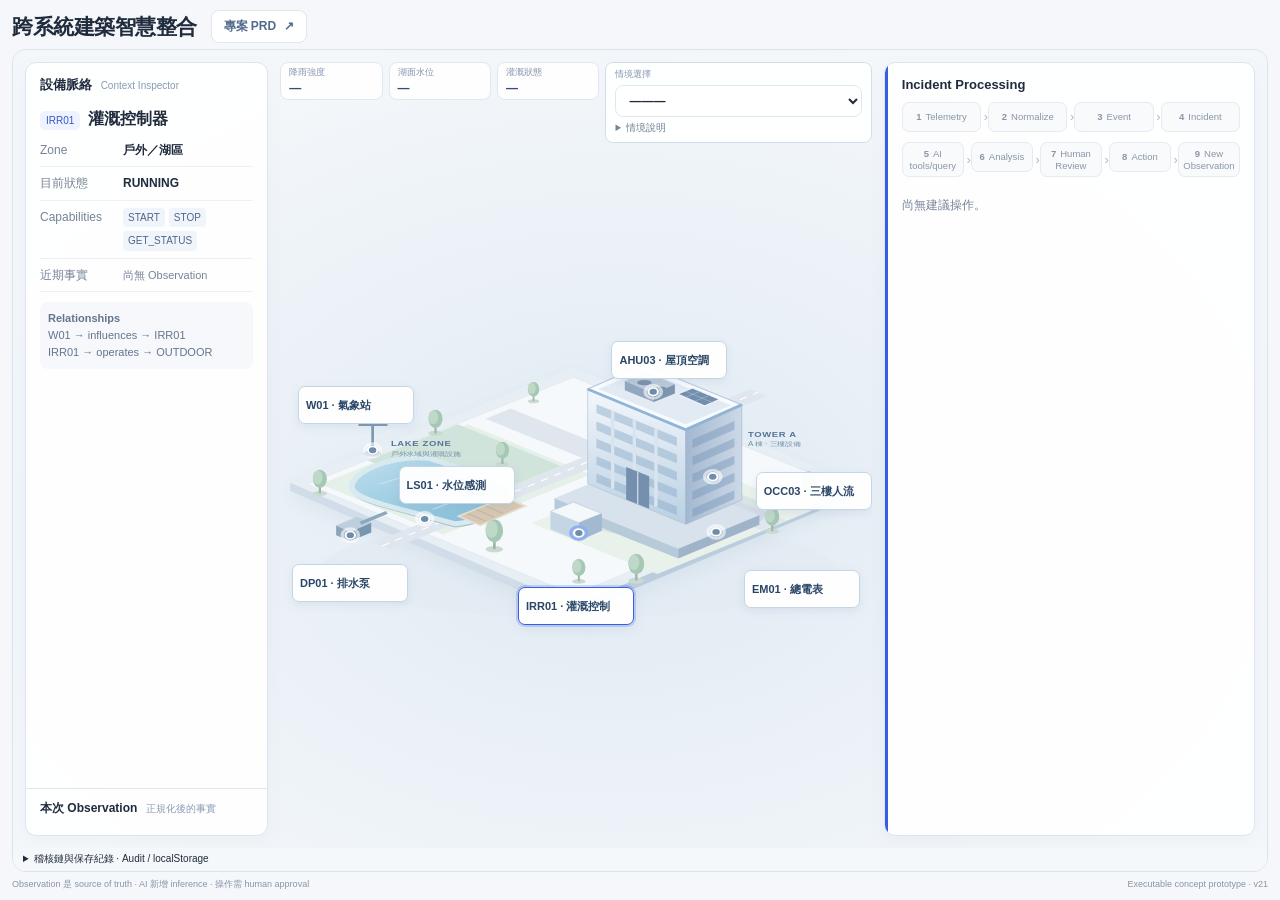
==== index.html @ 9646623b "refactor: 拆成 ES modules，PRD 獨立成檔，準備公開發布 單檔 3014 行（CSS 1479 + JS 1448 + 內嵌 PRD 18.5KB）已難以維護， 拆分為無建置流程" ====
<!doctype html>
<html lang="zh-Hant">
<head>
<meta charset="utf-8">
<meta name="viewport" content="width=device-width,initial-scale=1">
<title>跨系統建築智慧整合</title>
<link rel="stylesheet" href="styles/base.css">
<link rel="stylesheet" href="styles/dashboard.css">
<link rel="stylesheet" href="styles/responsive.css">
</head>
<body><div class="wrap">
<header class="top"><div class="top-title"><div class="kicker">Concept Prototype · 智慧建築跨系統整合</div><h1>跨系統建築智慧整合</h1><a class="secondary prd-link" href="prd.html" target="_blank" rel="noopener" title="新分頁開啟完整專案 PRD">專案 PRD <span aria-hidden="true">↗</span></a><p>以事件理解現場，以建築脈絡支持決策。</p></div><div class="top-actions"><span class="badge badge-notice" id="storageNotice" hidden></span></div></header>
<section class="building-workspace" aria-label="智慧社區場域與上下文工作介面">
<div class="workspace-body" id="digitalTwinSection"><div class="world-readings" aria-label="本次情境觀測數值"><div class="world-reading"><span class="hud-label" id="hudLabel-0"></span><strong id="hudValue-0">—</strong><small id="hudSource-0"></small></div><div class="world-reading"><span class="hud-label" id="hudLabel-1"></span><strong id="hudValue-1">—</strong><small id="hudSource-1"></small></div><div class="world-reading"><span class="hud-label" id="hudLabel-2"></span><strong id="hudValue-2">—</strong><small id="hudSource-2"></small></div><div class="world-scenario" id="scenarioCell"><span class="hud-label">情境選擇</span><select id="scenarioSelect" aria-label="選擇要執行的情境"><option value="">———</option><option value="lake">情境 A · 湖區風險</option><option value="hvac">情境 B · 用電分析</option><option value="rainOnly">反例 C · 僅有強降雨</option><option value="legitHvac">反例 D · 合理的空調高負載</option></select><details class="scenario-details"><summary>情境說明</summary><div class="scenario-brief" id="scenarioBrief"></div></details></div></div>
<aside class="context-left" aria-label="選取設備脈絡"><div class="inspector-panel"><h3>設備脈絡 <span class="sidebar-title">Context Inspector</span></h3><div id="deviceDetail"></div></div><div class="observation-list"><h3>本次 Observation <span class="sidebar-title">正規化後的事實</span></h3><div id="decisionEvidence"></div></div></aside>
<div class="twin-scene" id="twinScene"><div class="scene-top"><div id="contextLiveBanner" class="context-live-banner"></div></div><div class="scene-stage"><div class="scene-canvas" id="sceneCanvas"><svg viewBox="50 45 875 420" preserveAspectRatio="xMidYMid meet" xmlns="http://www.w3.org/2000/svg" aria-labelledby="sceneTitle sceneDesc">
<title id="sceneTitle">智慧社區 2.5D 場域模型</title><desc id="sceneDesc">左側湖區包含氣象站、水位感測、灌溉與排水泵；右側 A 棟包含空調、人流感測及電表。點選設備查看設備脈絡。</desc>
<defs><linearGradient id="water" x2="1" y2="1"><stop stop-color="#bddfee"/><stop offset="1" stop-color="#7eb9d4"/></linearGradient><linearGradient id="front" x2="0" y2="1"><stop stop-color="#f3f7fc"/><stop offset="1" stop-color="#b9d0e3"/></linearGradient><linearGradient id="side" x2="1" y2="0"><stop stop-color="#a3b8d0"/><stop offset="1" stop-color="#ccd9e7"/></linearGradient><filter id="shadow" x="-30%" y="-30%" width="160%" height="180%"><feDropShadow dx="0" dy="12" stdDeviation="16" flood-color="#afc3d4" flood-opacity=".23"/></filter></defs><g transform="scale(1 .8)">
<ellipse cx="490" cy="478" rx="380" ry="90" fill="#dfe8ef" opacity=".38"/>
<g filter="url(#shadow)"><path d="M65 318 484 105 908 322 485 545Z" fill="#e7eef4"/><path d="M65 318v15l420 228v-16Z" fill="#d0dce8"/><path d="M485 545 908 322v16L485 561Z" fill="#bbcddd"/></g>
<path d="M90 321 484 123 880 323 484 525Z" fill="#f6f9fc" stroke="#dce5ed"/>
<path d="M110 321 328 210 509 303 292 414Z" fill="#e4f0e8"/><path d="M422 393 652 276 836 370 608 487Z" fill="#e9f1eb"/>
<path d="M354 200 391 181 799 388 762 406Z" fill="#e0e6ee"/><path d="M188 429 746 145 770 158 213 442Z" fill="#e0e6ee"/><path d="M201 435 757 151" stroke="white" stroke-width="2" stroke-dasharray="11 11"/>
<path d="M180 277 313 210 465 287 332 355Z" fill="#d1e4db"/>
<path d="M159 335C151 302 213 272 271 279L374 321C423 349 371 393 309 401L213 368C181 358 159 347 159 335Z" fill="#a6c5ca"/>
<path d="M156 326C156 298 214 266 270 273L374 315C423 343 369 387 309 394L213 362C181 351 156 340 156 326Z" fill="url(#water)" stroke="#d8eaf0" stroke-width="9"/>
<path d="M197 321 257 297M232 349 325 302M276 367 362 327" stroke="#d8edf5" stroke-width="2" opacity=".65"/>
<path d="M314 380 383 345 413 361 346 397Z" fill="#d5c7b3" stroke="#e8dfd2" stroke-width="3"/><path d="M327 375 354 389M341 368 367 382M354 361 380 375" stroke="#b7a58b"/>
<ellipse cx="629" cy="373" rx="140" ry="49" fill="#8fa8bf" opacity=".18"/><path d="M456 347 575 286 759 378 639 440Z" fill="#d7e2ed"/><path d="M456 347 639 440v18L456 366Z" fill="#b7cada"/><path d="M639 440 759 378v18L639 458Z" fill="#9fb4c9"/>
<path d="M505 145 650 220v175L505 320Z" fill="url(#front)" stroke="#adbed2"/><path d="M650 220 733 174v176L650 395Z" fill="url(#side)" stroke="#a1b5ca"/>
<path d="M505 145 588 100 733 174 650 220Z" fill="#f7faff" stroke="#b8c9db" stroke-width="2"/><path d="M521 145 588 110 717 175 650 210Z" fill="#e2eaf4"/>
<path d="M518 173 637 234v16L518 189Z" fill="#8dabc7" opacity=".48"/><path d="M660 238 722 204v16L660 254Z" fill="#7596b9" opacity=".45"/><path d="M518 205 637 266v16L518 221Z" fill="#8dabc7" opacity=".48"/><path d="M660 270 722 236v16L660 286Z" fill="#7596b9" opacity=".45"/><path d="M518 237 637 298v16L518 253Z" fill="#8dabc7" opacity=".48"/><path d="M660 302 722 268v16L660 318Z" fill="#7596b9" opacity=".45"/><path d="M518 269 637 330v16L518 285Z" fill="#8dabc7" opacity=".48"/><path d="M660 334 722 300v16L660 350Z" fill="#7596b9" opacity=".45"/><path d="M518 301 637 362v16L518 317Z" fill="#8dabc7" opacity=".48"/><path d="M660 366 722 332v16L660 382Z" fill="#7596b9" opacity=".45"/><path d="M542 185.3v144" stroke="#dae4ef" stroke-width="5"/><path d="M574 201.7v144" stroke="#dae4ef" stroke-width="5"/><path d="M606 218.1v144" stroke="#dae4ef" stroke-width="5"/><path d="M505 145 650 220 733 174" fill="none" stroke="#90b4d4" stroke-width="5"/><path d="M562 289 596 306v60l-34-17Z" fill="#758fae"/><path d="M579 298v60" stroke="#c9d6e6" stroke-width="2"/>
<path d="M560 130 591 114 634 136 603 153Z" fill="#bacad9"/><path d="M560 130v17l43 22v-16Z" fill="#92a8be"/><path d="M603 153 634 136v17l-31 16Z" fill="#7d96b0"/>
<ellipse cx="589" cy="133" rx="11" ry="5" fill="#7b92ac"/><ellipse cx="613" cy="144" rx="8" ry="4" fill="#7b92ac"/>
<path d="M638 154 660 143 700 164 678 176Z" fill="#718ead" stroke="#f2f6fb" stroke-width="2"/><path d="M650 149 690 170M650 160 672 149M664 167 686 156" stroke="#a9bed3"/>
<path d="M450 371 484 354 526 375 492 392Z" fill="#f5f8fb" stroke="#b5c8d8"/><path d="M450 371v33l42 22v-34Z" fill="#c4d5e3"/><path d="M492 392 526 375v32l-34 19Z" fill="#a3b9cf"/>
<path d="M133 397 164 381 185 392 154 409Z" fill="#bdcedd"/><path d="M133 397v18l21 11v-17Z" fill="#8da5bb"/><path d="M154 409 185 392v18l-31 16Z" fill="#7796af"/><path d="M169 393 208 373" stroke="#8ca9bc" stroke-width="6"/>
<path d="M187 260v-57M166 211h43M188 202l-13-8" stroke="#7f99b1" stroke-width="4"/><ellipse cx="187" cy="264" rx="13" ry="6" fill="#aabfce"/><path d="M177 199 196 190 206 195 187 204Z" fill="#becedd"/>
<text x="214" y="251" class="zone-text">LAKE ZONE</text><text x="214" y="268" class="zone-sub">戶外水域與灌溉設施</text>
<text x="742" y="233" class="zone-text">TOWER A</text><text x="742" y="250" class="zone-sub">A 棟 · 三樓設備</text>
<g transform="translate(109 330) scale(0.8)"><ellipse cy="10" rx="13" ry="6" fill="#c9dbd0"/><path d="M0 10v-25" stroke="#a4b4aa" stroke-width="4"/><ellipse cy="-24" rx="13" ry="21" fill="#a4c8b4"/><ellipse cx="-4" cy="-27" rx="9" ry="16" fill="#bed9c8"/></g><g transform="translate(280 219) scale(0.8)"><ellipse cy="10" rx="13" ry="6" fill="#c9dbd0"/><path d="M0 10v-25" stroke="#a4b4aa" stroke-width="4"/><ellipse cy="-24" rx="13" ry="21" fill="#a4c8b4"/><ellipse cx="-4" cy="-27" rx="9" ry="16" fill="#bed9c8"/></g><g transform="translate(379 276) scale(0.75)"><ellipse cy="10" rx="13" ry="6" fill="#c9dbd0"/><path d="M0 10v-25" stroke="#a4b4aa" stroke-width="4"/><ellipse cy="-24" rx="13" ry="21" fill="#a4c8b4"/><ellipse cx="-4" cy="-27" rx="9" ry="16" fill="#bed9c8"/></g><g transform="translate(367 431) scale(1)"><ellipse cy="10" rx="13" ry="6" fill="#c9dbd0"/><path d="M0 10v-25" stroke="#a4b4aa" stroke-width="4"/><ellipse cy="-24" rx="13" ry="21" fill="#a4c8b4"/><ellipse cx="-4" cy="-27" rx="9" ry="16" fill="#bed9c8"/></g><g transform="translate(577 490) scale(0.9)"><ellipse cy="10" rx="13" ry="6" fill="#c9dbd0"/><path d="M0 10v-25" stroke="#a4b4aa" stroke-width="4"/><ellipse cy="-24" rx="13" ry="21" fill="#a4c8b4"/><ellipse cx="-4" cy="-27" rx="9" ry="16" fill="#bed9c8"/></g><g transform="translate(832 335) scale(0.85)"><ellipse cy="10" rx="13" ry="6" fill="#c9dbd0"/><path d="M0 10v-25" stroke="#a4b4aa" stroke-width="4"/><ellipse cy="-24" rx="13" ry="21" fill="#a4c8b4"/><ellipse cx="-4" cy="-27" rx="9" ry="16" fill="#bed9c8"/></g><g transform="translate(778 400) scale(0.8)"><ellipse cy="10" rx="13" ry="6" fill="#c9dbd0"/><path d="M0 10v-25" stroke="#a4b4aa" stroke-width="4"/><ellipse cy="-24" rx="13" ry="21" fill="#a4c8b4"/><ellipse cx="-4" cy="-27" rx="9" ry="16" fill="#bed9c8"/></g><g transform="translate(425 161) scale(0.65)"><ellipse cy="10" rx="13" ry="6" fill="#c9dbd0"/><path d="M0 10v-25" stroke="#a4b4aa" stroke-width="4"/><ellipse cy="-24" rx="13" ry="21" fill="#a4c8b4"/><ellipse cx="-4" cy="-27" rx="9" ry="16" fill="#bed9c8"/></g><g transform="translate(492 493) scale(0.75)"><ellipse cy="10" rx="13" ry="6" fill="#c9dbd0"/><path d="M0 10v-25" stroke="#a4b4aa" stroke-width="4"/><ellipse cy="-24" rx="13" ry="21" fill="#a4c8b4"/><ellipse cx="-4" cy="-27" rx="9" ry="16" fill="#bed9c8"/></g><path class="query-route" data-route="W01" d="M187 263 313 380 492 411"/><path class="query-route" data-route="LS01" d="M264 385 313 380 492 411"/><path class="query-route" data-route="DP01" d="M154 415 208 373 313 380"/><path class="query-route" data-route="IRR01" d="M492 411 639 440"/><path class="query-route" data-route="AHU03" d="M602 150 650 220 639 440"/><path class="query-route" data-route="OCC03" d="M710 307 650 336 639 440"/><path class="query-route" data-route="EM01" d="M695 409 639 440"/><g class="scene-marker" data-device="W01"><circle class="pin-ring" cx="187" cy="258" r="12"/><circle class="pin" cx="187" cy="258" r="7"/></g><g class="scene-marker" data-device="LS01"><circle class="pin-ring" cx="264" cy="385" r="12"/><circle class="pin" cx="264" cy="385" r="7"/></g><g class="scene-marker" data-device="IRR01"><circle class="pin-ring" cx="492" cy="411" r="12"/><circle class="pin" cx="492" cy="411" r="7"/></g><g class="scene-marker" data-device="DP01"><circle class="pin-ring" cx="154" cy="415" r="12"/><circle class="pin" cx="154" cy="415" r="7"/></g><g class="scene-marker" data-device="AHU03"><circle class="pin-ring" cx="602" cy="150" r="12"/><circle class="pin" cx="602" cy="150" r="7"/></g><g class="scene-marker" data-device="OCC03"><circle class="pin-ring" cx="690" cy="307" r="12"/><circle class="pin" cx="690" cy="307" r="7"/></g><g class="scene-marker" data-device="EM01"><circle class="pin-ring" cx="695" cy="409" r="12"/><circle class="pin" cx="695" cy="409" r="7"/></g></g></svg><div class="device-labels"><button class="scene-device device-W01" type="button" data-device="W01" aria-label="W01 · 氣象站，查看設備脈絡"><span class="name"><span class="device-id">W01</span><span class="device-name"> · 氣象站</span></span><span class="reading" id="nodeReading-W01"></span></button><button class="scene-device device-LS01" type="button" data-device="LS01" aria-label="LS01 · 水位感測，查看設備脈絡"><span class="name"><span class="device-id">LS01</span><span class="device-name"> · 水位感測</span></span><span class="reading" id="nodeReading-LS01"></span></button><button class="scene-device device-DP01" type="button" data-device="DP01" aria-label="DP01 · 排水泵，查看設備脈絡"><span class="name"><span class="device-id">DP01</span><span class="device-name"> · 排水泵</span></span><span class="reading" id="nodeReading-DP01"></span></button><button class="scene-device device-IRR01" type="button" data-device="IRR01" aria-label="IRR01 · 灌溉控制，查看設備脈絡"><span class="name"><span class="device-id">IRR01</span><span class="device-name"> · 灌溉控制</span></span><span class="reading" id="nodeReading-IRR01"></span></button><button class="scene-device device-AHU03" type="button" data-device="AHU03" aria-label="AHU03 · 屋頂空調，查看設備脈絡"><span class="name"><span class="device-id">AHU03</span><span class="device-name"> · 屋頂空調</span></span><span class="reading" id="nodeReading-AHU03"></span></button><button class="scene-device device-OCC03" type="button" data-device="OCC03" aria-label="OCC03 · 三樓人流，查看設備脈絡"><span class="name"><span class="device-id">OCC03</span><span class="device-name"> · 三樓人流</span></span><span class="reading" id="nodeReading-OCC03"></span></button><button class="scene-device device-EM01" type="button" data-device="EM01" aria-label="EM01 · 總電表，查看設備脈絡"><span class="name"><span class="device-id">EM01</span><span class="device-name"> · 總電表</span></span><span class="reading" id="nodeReading-EM01"></span></button></div></div></div></div>

<aside class="context-right" aria-label="事件處理流程與人工審核">
<div class="decision-panel" id="decisionSection"><h3>Incident Processing</h3><nav class="flow flow-group" aria-label="事件處理流程 步驟 1 至 4"><div class="flow-node" data-flow="telemetry"><button class="step" type="button" data-step="telemetry" data-number="1">Telemetry</button></div><div class="flow-node" data-flow="observation"><button class="step" type="button" data-step="observation" data-number="2">Normalize</button></div><div class="flow-node" data-flow="event"><button class="step" type="button" data-step="event" data-number="3">Event</button></div><div class="flow-node" data-flow="incident"><button class="step" type="button" data-step="incident" data-number="4">Incident</button></div></nav><nav class="flow flow-group" aria-label="AI 分析與人工審核流程 步驟 5 至 9"><div class="flow-node" data-flow="tools"><button class="step" type="button" data-step="tools" data-number="5">AI tools/query</button></div><div class="flow-node" data-flow="analysis"><button class="step" type="button" data-step="analysis" data-number="6">Analysis</button></div><div class="flow-node" data-flow="review"><button class="step" type="button" data-step="review" data-number="7">Human Review</button></div><div class="flow-node" data-flow="action"><button class="step" type="button" data-step="action" data-number="8">Action</button></div><div class="flow-node" data-flow="loop"><button class="step" type="button" data-step="loop" data-number="9">New Observation</button></div></nav><div class="stage-data" id="overview"><div class="grid">
        <div class="card" data-stage="telemetry">
          <div class="kicker">各系統格式不同</div>
          <h2>1. 子系統原生 Telemetry</h2>
          <div id="rawTelemetry"><div class="empty">請執行情境以接收遙測資料。</div></div>
          <div class="block-note"><b>作用與資料流：</b>各子系統用自己的格式送資料 — 欄位名稱、時間表示法（epoch 毫秒／秒、UTC、本地字串）與數值包法都不同。原樣保留，交給下一步轉換。</div>
        </div>

        <div class="card" data-stage="observation">
          <div class="kicker">原生格式 → 統一 schema</div>
          <h2>2. 正規化為 Observation</h2>
          <div id="observations"><div class="empty">尚無 Observation 紀錄。</div></div>
          <div class="block-note"><b>作用與資料流：</b>每個子系統一個 adapter，把原生欄位對映為統一的 Observation；system 與 zone 不由 telemetry 提供，而是從 Building Context 的設備登錄查出。原始 payload 保留在 raw_payload，AI 不覆寫。</div>
        </div>

        <div class="card" data-stage="event">
          <div class="kicker">明確規則判定</div>
          <h2>3. 事件（Event）</h2>
          <div id="events"><div class="empty">尚無 Event。</div></div>
          <div class="block-note"><b>作用與資料流：</b>依明確門檻與規則，從 Observation 產生可追蹤的 Event，區分原始事實與規則判定。</div>
        </div>

        <div class="card" data-stage="incident">
          <div class="kicker">跨系統關聯</div>
          <h2>4. 關聯事件（Incident）</h2>
          <div id="incidentBox"><div class="empty">尚無 Incident。</div></div>
          <div class="block-note"><b>作用與資料流：</b>依時間、區域與語意關係，將多個 Event 整合為同一個 Incident，協助管理者掌握跨系統問題。</div>
        </div>

        <div class="card" data-stage="tools">
          <div class="kicker">依建築脈絡查詢</div>
          <h2>5. AI 脈絡查詢</h2>
          <div id="toolLog"><div class="empty">建立 Incident 後才會執行工具查詢。</div></div>
          <div class="block-note"><b>作用與資料流：</b>AI 透過設備、能力、關係、狀態與歷史紀錄查詢工具，取得 Building Context，作為分析依據。</div>
        </div>

        <div class="card" data-stage="analysis">
          <div class="kicker">以證據支持的結構化輸出</div>
          <h2>6. AI 分析</h2>
          <div id="analysisBox"><div class="empty">尚無 AI 分析。</div></div>
          <div class="block-note"><b>作用與資料流：</b>整合 Incident 與工具查詢結果，產生附有證據參照的結構化分析，保留推論與事實的區別。</div>
        </div>

        <div class="card" data-stage="review">
          <div class="kicker">審核依據</div>
          <h2>7. 人工審核</h2>
          <div id="decisionRecommendation"></div>
          <div class="block-note"><b>作用與資料流：</b>管理者依據分析與設備查詢快照核准或拒絕；核准前不送出任何控制指令。</div>
        </div>

        
        
        
    </div></div><div class="flow-status" id="flowStatus" role="status" aria-live="polite"></div><div id="actionBox"></div><div id="executionBox"></div><div id="feedbackBox"></div></div></aside></div>
<div class="workspace-footer"><details><summary>稽核鏈與保存紀錄 · Audit / localStorage</summary><div class="audit-line" id="auditLine"></div><details class="records"><summary>已保存紀錄 / localStorage</summary><div class="records-grid"><div><h3>Observation · 原始事實</h3><div id="obsStore"></div></div><div id="derivedStore"></div><div><h3>操作審核與執行</h3><div id="actionStore"></div></div></div></details></details></div></section>
<footer class="foot"><span>Observation 是 source of truth · AI 新增 inference · 操作需 human approval</span><span>Executable concept prototype · v21</span></footer></div><script type="module" src="src/app.js"></script>
</body>
</html>
---- styles/base.css ----
:root {
  --bg: #f5f7fa;
  --panel: #fff;
  --ink: #202b3d;
  --muted: #778397;
  --line: #e1e7ef;
  --accent: #365de2;
  --soft: #eff3ff;
  --ok: #177245;
  --warn: #9a6700;
  --bad: #b42318;
  --code: #192335;
}
* {
  box-sizing: border-box;
}
body {
  margin: 0;
  background: var(--bg);
  color: var(--ink);
  font:
    14px/1.55 "Segoe UI",
    "Microsoft JhengHei",
    sans-serif;
}
button {
  font: inherit;
  cursor: pointer;
}
button:disabled {
  cursor: wait;
  opacity: 0.55;
}
button:focus-visible,
summary:focus-visible,
[tabindex]:focus-visible {
  outline: 3px solid #7294ff;
  outline-offset: 3px;
}
h1,
h2,
h3,
p {
  margin: 0;
}
h1 {
  font-size: 25px;
  letter-spacing: -0.7px;
}
h2 {
  font-size: 18px;
}
h3 {
  font-size: 13px;
}
.wrap {
  max-width: 1760px;
  margin: auto;
  padding: 24px 28px 35px;
}
.top {
  display: flex;
  justify-content: space-between;
  align-items: center;
  margin-bottom: 18px;
}
.kicker {
  font-size: 10px;
  letter-spacing: 0.13em;
  color: var(--muted);
  font-weight: 700;
  text-transform: uppercase;
}
.top p {
  font-size: 12px;
  color: var(--muted);
  margin-top: 4px;
}
.badge,
.section-tag {
  border: 1px solid var(--line);
  background: white;
  border-radius: 20px;
  padding: 5px 10px;
  font-size: 11px;
  color: var(--muted);
  white-space: nowrap;
}
.badge-notice {
  border-color: #e3cfa2;
  background: #fdf7ea;
  color: var(--warn);
  cursor: help;
}
.badge-notice[hidden] {
  display: none;
}
.dot {
  display: inline-block;
  width: 7px;
  height: 7px;
  border-radius: 50%;
  background: #2a987d;
  margin-right: 7px;
}
.muted,
.small {
  color: var(--muted);
}
.small {
  font-size: 11px;
}
/* 情境選擇放在右欄最上方，讓「選情境 → 執行 → 事件證據 → AI 建議」
   在同一欄由上而下讀完，直接表達證據與建議是執行情境後才產生的。 */
.world-scenario .primary {
  flex: none;
  padding: 6px 12px;
}
/* 觀測事實是「哪個設備量到什麼」，與左欄的設備脈絡同屬設備視角，
   因此放在左欄底部。上限避免它把設備脈絡擠掉；超過就自行捲動。 */
.observation-list {
  flex: 0 1 auto;
  max-height: 45%;
  min-height: 0;
  overflow: auto;
  overscroll-behavior: contain;
  scrollbar-width: thin;
  border-top: 1px solid var(--line);
  padding: 10px 14px;
  font-size: 11px;
}
.observation-list h3 {
  font-size: 12px;
  margin-bottom: 7px;
}
/* 觀測事實與 Event 都用「標籤 ｜ 值」兩欄，讓每一行自己說明自己是什麼。 */
.raw-payload {
  border-bottom: 1px solid #eef1f5;
  padding: 6px 0;
}
.raw-payload b {
  font-size: 10px;
  color: #6b7c99;
}
.raw-payload pre {
  margin: 3px 0 0;
  font:
    10px/1.45 Consolas,
    monospace;
  color: #5b6b82;
  white-space: pre-wrap;
  overflow-wrap: anywhere;
}
.obs-value {
  display: block;
  font-size: 13px;
  margin-bottom: 5px;
}
.obs-row {
  display: grid;
  grid-template-columns: 32px minmax(0, 1fr);
  gap: 8px;
  font-size: 10px;
  line-height: 1.5;
  color: var(--muted);
}
.obs-row > span {
  color: #a3b0c2;
}
.obs-row > div {
  color: #5b6b82;
  overflow-wrap: anywhere;
}
.obs-row .rule {
  color: #8494a9;
}
.device-head {
  display: flex;
  align-items: baseline;
  gap: 8px;
  margin-bottom: 2px;
}
.device-head h3 {
  font-size: 16px;
  margin: 0;
}
/* 流程維持橫向鏈與 › 連接符號，依階段拆成 1–4 與 5–9 兩列；
   grid-auto-flow: column 讓同一組 CSS 同時處理 4 格與 5 格。 */
.flow.flow-group {
  grid-template-columns: none;
  grid-auto-flow: column;
  grid-auto-columns: minmax(0, 1fr);
  gap: 7px;
  margin: 2px 0 10px;
}
.flow.flow-group .step {
  width: 100%;
  white-space: normal;
  font-size: 9.5px;
  line-height: 1.25;
  padding: 5px 4px;
  min-height: 30px;
}
.flow.flow-group .flow-node:not(:last-child):after {
  top: 50%;
  transform: translateY(-50%);
  right: -7px;
}
/* 階段資料接在流程節點正下方，點同一個節點可收合。 */
.stage-data {
  margin-bottom: 10px;
}
.stage-data:empty {
  margin: 0;
}
.decision-panel {
  border-left: 3px solid var(--accent);
}
.decision-panel.awaiting-review #actionBox {
  position: sticky;
  bottom: -12px;
  background: #fff;
  padding: 6px 0 12px;
  box-shadow: 0 -8px 12px -6px #ffffff;
}
#scenarioSelect {
  width: 100%;
  font: inherit;
  font-size: 12px;
  font-weight: 650;
  color: var(--ink);
  background: white;
  border: 1px solid var(--line);
  border-radius: 8px;
  padding: 7px 9px;
}
#scenarioSelect:focus-visible {
  outline: 3px solid #7294ff;
  outline-offset: 2px;
}
.scenario-hint {
  margin: 6px 0 0;
  font-size: 10px;
  line-height: 1.45;
  color: var(--muted);
}
.primary,
.secondary,
.danger {
  border-radius: 8px;
  padding: 9px 15px;
  font-weight: 650;
  font-size: 12px;
}
.primary {
  background: var(--accent);
  color: #fff;
  border: 1px solid var(--accent);
}
.secondary {
  border: 1px solid var(--line);
  background: #fff;
}
.danger {
  background: #fff;
  border: 1px solid var(--line);
  color: #8f4848;
}
.scenario-details {
  margin: 10px 0 0;
  font-size: 11px;
}
.scenario-details summary {
  color: var(--muted);
  cursor: pointer;
}
.scenario-brief {
  background: white;
  border: 1px solid var(--line);
  border-radius: 9px;
  padding: 9px 11px;
  margin-top: 7px;
  max-height: 34vh;
  overflow: auto;
  overscroll-behavior: contain;
  scrollbar-width: thin;
}
.scenario-brief .title {
  font-weight: 700;
  margin-bottom: 5px;
}
.scenario-brief .body {
  color: #516074;
}
.scenario-brief .goal {
  font-size: 11px;
  color: var(--muted);
  margin-top: 7px;
}
.processing {
  background: #fff;
  border: 1px solid var(--line);
  border-radius: 12px;
  padding: 12px 16px;
  margin-bottom: 18px;
}
.processing-head {
  display: flex;
  justify-content: space-between;
  align-items: center;
  margin-bottom: 9px;
}
.processing-head h2 {
  font-size: 13px;
}
.processing-head span {
  font-size: 10px;
  color: var(--muted);
}
.flow {
  display: grid;
  grid-template-columns: repeat(9, minmax(0, 1fr));
  gap: 7px;
}
.flow-node {
  display: block;
  position: relative;
  min-width: 0;
}
.flow-node:not(:last-child):after {
  content: "›";
  position: absolute;
  right: -6px;
  top: 7px;
  color: #acb8cb;
  z-index: 1;
}
.step {
  width: 100%;
  border: 1px solid #e6eaf1;
  background: #f8fafc;
  color: #8a96a8;
  border-radius: 7px;
  font-size: 10px;
  padding: 8px 3px;
  white-space: nowrap;
}
.step:before {
  content: attr(data-number);
  font-weight: 700;
  margin-right: 4px;
}
.step.done {
  color: #44618e;
  background: #f0f4fb;
}
.step.active,
.step.selected {
  background: #edf2ff;
  border-color: #9aafec;
  color: #3458ce;
}
.step.done:before {
  content: "✓";
}
.flow-connector {
  display: none;
}
/* 視覺上移除：流程節點本身已標示目前階段。保留元素是因為它是這個流程唯一的
   aria-live 區域，刪掉會讓螢幕閱讀器完全收不到進度通知。 */
.flow-status {
  position: absolute;
  width: 1px;
  height: 1px;
  padding: 0;
  margin: -1px;
  overflow: hidden;
  clip-path: inset(50%);
  white-space: nowrap;
  border: 0;
}
.card {
  border-top: 1px solid var(--line);
  padding: 10px 0;
  background: #fff;
}
.card h2 {
  font-size: 14px;
  margin: 3px 0 7px;
}
#overview .card {
  display: none;
}
#overview .card.revealed {
  display: block;
}
.block-note {
  font-size: 10px;
  color: var(--muted);
  margin-top: 8px;
}
.metric {
  display: flex;
  justify-content: space-between;
  gap: 10px;
  border-bottom: 1px solid #eef1f5;
  padding: 5px 0;
  font-size: 11px;
}
.metric span {
  color: var(--muted);
}
.event,
.incident,
.evidence {
  background: #f5f7fb;
  border-radius: 7px;
  padding: 8px 10px;
  font-size: 12px;
  margin: 6px 0;
}
.incident {
  border-left: 3px solid var(--accent);
}
.incident.none {
  border-color: #b8c3d2;
}
.event .sub {
  font-size: 10px;
  color: var(--muted);
}
.tool {
  padding: 7px 0;
  border-bottom: 1px solid #edf1f5;
  font:
    11px/1.6 Consolas,
    monospace;
  overflow-wrap: anywhere;
}
.empty {
  padding: 18px 0;
  color: var(--muted);
  font-size: 12px;
}
.pill {
  display: inline-block;
  font-size: 10px;
  padding: 2px 6px;
  border-radius: 5px;
  background: #eef3ff;
  color: #3458bf;
}
.pill.ok {
  color: #177245;
  background: #edf8f1;
}
.pill.bad,
.pill.warn {
  background: #eef3ff;
  color: #3458bf;
}
.pane {
  display: block;
}
.decision-shell {
  border: 1px solid var(--line);
  border-radius: 13px;
  background: #fff;
  padding: 17px;
}
.decision-formula {
  display: flex;
  align-items: center;
  gap: 12px;
  padding-bottom: 13px;
  margin-bottom: 12px;
  border-bottom: 1px solid var(--line);
  font-size: 11px;
  color: #72839b;
}
.decision-source b {
  color: #526887;
  font-size: 11px;
}
.decision-source span {
  margin-left: 8px;
  font-size: 10px;
}
.decision-arrow {
  color: #8c9db6;
}
.decision-grid {
  display: grid;
  grid-template-columns: 1fr 0.95fr 1.25fr;
  gap: 0;
}
.decision-card {
  padding: 0 17px;
  border-right: 1px solid var(--line);
  min-width: 0;
}
.decision-card:first-child {
  padding-left: 0;
}
.decision-card:last-child {
  padding-right: 0;
  border: 0;
}
.decision-card h3 {
  font-size: 12px;
  margin-bottom: 10px;
}
.action {
  background: #f3f6ff;
  border: 1px solid #dbe4ff;
  border-radius: 8px;
  padding: 10px;
  margin-top: 8px;
  font-size: 12px;
}
.actionbuttons {
  display: flex;
  gap: 8px;
  margin-top: 10px;
}
.success {
  background: #f0f8f4;
  border: 1px solid #d0e8db;
  border-radius: 8px;
  padding: 10px;
  font-size: 11px;
  margin-top: 8px;
}
.audit-line {
  display: flex;
  flex-wrap: wrap;
  gap: 7px;
  font-size: 10px;
  color: #7d8aa0;
  margin-top: 17px;
  padding-top: 13px;
  border-top: 1px solid var(--line);
}
.audit-item {
  border: 1px solid #e3e9f2;
  background: #fafcff;
  border-radius: 5px;
  padding: 4px 6px;
  max-width: 100%;
  overflow-wrap: anywhere;
}
.audit-arrow {
  align-self: center;
}
.records {
  margin-top: 12px;
  font-size: 11px;
  color: #6d7f97;
}
.records summary {
  cursor: pointer;
}
.records-grid {
  display: grid;
  grid-template-columns: repeat(3, 1fr);
  gap: 16px;
  margin-top: 12px;
}
.table {
  width: 100%;
  border-collapse: collapse;
  font-size: 10px;
}
.table th,
.table td {
  text-align: left;
  padding: 6px;
  border-bottom: 1px solid #e7ecf3;
}
.foot {
  font-size: 10px;
  color: #8995a6;
  display: flex;
  justify-content: space-between;
}
.zone-count {
  font-size: 10px;
  color: #99a5b5;
  margin-top: 15px;
}
---- styles/dashboard.css ----
/* One viewport, one building world, contextual panels with their own scroll. */
:root {
  --left: clamp(220px, 19vw, 270px);
  --right: clamp(300px, 29vw, 430px);
  --gap: 12px;
}
html,
body {
  width: 100%;
  height: 100%;
  overflow: hidden;
}
body {
  height: 100vh;
  height: 100dvh;
  overscroll-behavior: none;
  font-size: 13px;
}
.wrap {
  width: 100%;
  max-width: none;
  height: 100vh;
  height: 100dvh;
  margin: 0;
  padding: 10px 12px;
  display: flex;
  flex-direction: column;
  min-height: 0;
  overflow: hidden;
  gap: 6px;
}
.top {
  flex: none;
  margin: 0;
  min-height: 32px;
  gap: 12px;
}
.top h1 {
  font-size: 21px;
  line-height: 1.2;
  letter-spacing: -0.5px;
}
.top .kicker,
.top p {
  display: none;
}
/* 專案 PRD 連結緊鄰標題，而不是推到另一端 */
.top-title {
  display: flex;
  align-items: center;
  gap: 14px;
  min-width: 0;
}
.top-actions {
  display: flex;
  align-items: center;
  gap: 10px;
}
.badge {
  font-size: 11px;
  padding: 5px 10px;
}
.prd-link {
  display: inline-flex;
  gap: 8px;
  align-items: center;
  text-decoration: none;
  color: #536b8b;
  background: white;
  padding: 6px 12px;
  font-size: 12px;
  white-space: nowrap;
}
.prd-link:hover {
  background: #eef3fc;
}
.prd-link:focus-visible {
  outline: 3px solid #7294ff;
  outline-offset: 3px;
}
.world-scenario .primary {
  padding: 7px 14px;
  font-size: 12px;
}
.scenario-details {
  flex: none;
  margin: 10px 0 0;
  font-size: 11px;
  line-height: 1.5;
}
.scenario-details summary {
  width: max-content;
  cursor: pointer;
}
/* 原本是錨在頂部橫列的下拉浮層；移進右欄後會被 .context-right 的
   overflow:hidden 裁掉，改為內嵌並自行捲動。 */
.scenario-brief {
  margin-top: 7px;
}
.building-workspace {
  flex: 1;
  min-height: 0;
  display: flex;
  flex-direction: column;
  position: relative;
  isolation: isolate;
  border: 1px solid #d9e3ee;
  border-radius: 14px;
  background: #eef3f8;
  overflow: hidden;
}
.workspace-body {
  position: relative;
  flex: 1;
  min-height: 0;
  overflow: hidden;
  background: radial-gradient(ellipse at 48% 58%, #e0eaf3 0%, #f4f7fa 75%);
}
.context-left,
.context-right {
  position: absolute;
  top: var(--gap);
  bottom: var(--gap);
  z-index: 3;
  min-height: 0;
  overflow: hidden;
  border: 1px solid #dce5ef;
  border-radius: 11px;
  background: #fffffff2;
  box-shadow: 0 6px 18px #54769b0c;
  display: flex;
  flex-direction: column;
}
.context-left {
  left: var(--gap);
  width: var(--left);
}
.context-right {
  right: var(--gap);
  width: var(--right);
}
.inspector-panel {
  /* flex:1 等同 flex-basis:0，這一欄只能拿「剩下的」空間；
     下方觀測清單用自然高度把空間吃光時，設備脈絡會被壓到看不見。
     改為 basis auto，兩塊依內容公平分配。 */
  flex: 1 1 auto;
  min-height: 90px;
  overflow: auto;
  overscroll-behavior: contain;
  padding: 12px 14px;
  scrollbar-width: thin;
}
.inspector-panel > h3 {
  font-size: 13px;
  margin-bottom: 12px;
}
.sidebar-title {
  font-size: 10px;
  font-weight: 400;
  color: #899ab1;
  margin-left: 5px;
}
.small {
  font-size: 11px;
  overflow-wrap: anywhere;
}
.detail-row {
  display: grid;
  grid-template-columns: 75px minmax(0, 1fr);
  gap: 8px;
  padding: 7px 0;
  border-bottom: 1px solid #edf1f6;
  font-size: 12px;
}
.detail-row > span {
  color: var(--muted);
}
.detail-row b {
  font-weight: 600;
  overflow-wrap: anywhere;
}
.cap-list {
  display: flex;
  flex-wrap: wrap;
  gap: 4px;
}
.cap {
  font-size: 10px;
  background: #f0f4fb;
  color: #506687;
  border-radius: 4px;
  padding: 2px 5px;
}
.relation-mini {
  font-size: 11px;
  color: #64758d;
  margin-top: 10px;
  padding: 8px;
  background: #f6f8fb;
  border-radius: 7px;
  overflow-wrap: anywhere;
}
.context-entry {
  font-size: 11px;
}
.context-chip {
  font-size: 10px;
}
.decision-panel {
  flex: 1;
  min-height: 0;
  overflow: auto;
  overscroll-behavior: contain;
  scrollbar-width: thin;
  padding: 12px 14px;
}
.decision-panel h3 {
  font-size: 13px;
  margin-bottom: 7px;
}
.decision-panel .empty {
  padding: 9px 0;
}
.decision-panel .evidence,
.decision-panel .action {
  font-size: 12px;
}
.actionbuttons {
  gap: 6px;
}
.actionbuttons button {
  padding: 6px 10px;
  font-size: 12px;
}
.twin-scene {
  position: absolute;
  inset: 0 calc(var(--right) + 2 * var(--gap)) 0 calc(var(--left) + 2 * var(--gap));
  z-index: 1;
  min-width: 0;
  overflow: hidden;
}
.world-readings {
  position: absolute;
  top: var(--gap);
  left: calc(var(--left) + 2 * var(--gap));
  right: calc(var(--right) + 2 * var(--gap));
  display: grid;
  /* 三個讀數 + 情境選擇。讀數是情境的輸入值，選擇器才是操作點，
     所以讀數壓小、情境格給較寬的欄位。 */
  grid-template-columns: repeat(3, minmax(0, 0.5fr)) minmax(0, 1.3fr);
  gap: 6px;
  align-items: start;
  z-index: 3;
  pointer-events: none;
}
.world-scenario {
  pointer-events: auto;
  position: relative;
  z-index: 4;
  padding: 5px 9px 7px;
  background: #fffffff5;
  border: 1px solid #d3deeb;
  border-radius: 8px;
  min-width: 0;
}
#scenarioSelect {
  margin-top: 3px;
}
/* 執行鈕放在情境說明最下方：先讀完這個情境在驗證什麼，再決定執行。 */
.scenario-brief #runBtn {
  display: block;
  width: 100%;
  margin-top: 12px;
}
/* 尚未選擇情境時持續呼吸，指出這裡是操作起點。 */
@keyframes scenario-breathe {
  0%,
  100% {
    box-shadow: 0 0 0 1px #94b0ec40;
    background-color: #fffffff5;
  }
  50% {
    box-shadow: 0 0 0 4px #88a7e870;
    background-color: #eef3ff;
  }
}
.world-scenario.awaiting-pick {
  animation: scenario-breathe 1.9s ease-in-out infinite;
}
@media (prefers-reduced-motion: reduce) {
  .world-scenario.awaiting-pick {
    animation: none;
    box-shadow: 0 0 0 2px #91ace5;
  }
}
.world-scenario .scenario-details {
  margin: 4px 0 0;
  font-size: 10px;
  line-height: 1.4;
}
/* 說明以浮層展開，避免把 HUD 撐高而壓縮下方場景。 */
/* 說明不再是浮在格子外的下拉浮層，而是接在選單下方、共用同一個方框，
   讓「選情境 → 讀說明 → 執行」讀起來是同一塊而不是兩塊。 */
.world-scenario .scenario-brief {
  position: static;
  margin: 6px 0 0;
  padding: 7px 0 0;
  border: 0;
  border-top: 1px solid #e3eaf3;
  border-radius: 0;
  background: transparent;
  box-shadow: none;
  max-height: 46vh;
  overflow: auto;
  overscroll-behavior: contain;
  scrollbar-width: thin;
}
.world-reading {
  padding: 3px 8px;
  background: #fffffff0;
  border: 1px solid #dfe7f1;
  border-radius: 8px;
  min-width: 0;
}
.hud-label {
  display: block;
  font-size: 9px;
  color: #8293ac;
}
.world-reading strong {
  display: block;
  font-size: 12px;
  line-height: 1.35;
  color: #354e71;
  white-space: nowrap;
}
.world-reading small {
  display: none;
}
.scene-top {
  position: absolute;
  top: 68px;
  left: 4px;
  right: 4px;
  display: flex;
  align-items: center;
  justify-content: space-between;
  gap: 8px;
  z-index: 3;
  pointer-events: none;
}
.scene-top strong {
  font-size: 11px;
  color: #627b98;
}
.scene-top small {
  display: none;
}
.context-live-banner {
  visibility: hidden;
  background: #e5edffde;
  border: 1px solid #cedcf9;
  border-radius: 20px;
  padding: 3px 7px;
  font-size: 10px;
  color: #4869bc;
  max-width: 60%;
}
.context-live-banner.active {
  visibility: visible;
}
.scene-stage {
  position: absolute;
  inset: 91px 0 22px;
  display: flex;
  align-items: center;
  justify-content: center;
  min-height: 0;
  overflow: visible;
}
.scene-canvas {
  position: relative;
  flex: none;
  width: 100%;
  height: 100%;
  min-width: 0;
  max-width: 100%;
  max-height: 100%;
}
.scene-canvas svg {
  display: block;
  width: 100%;
  height: 100%;
  overflow: visible;
  pointer-events: none;
}
.device-labels {
  position: absolute;
  inset: 0;
  pointer-events: none;
}
.scene-device {
  position: absolute;
  pointer-events: auto;
  width: 116px;
  min-height: 38px;
  padding: 5px 7px;
  text-align: left;
  background: #fffffff5;
  border: 1px solid #c4d5e5;
  border-radius: 7px;
  box-shadow: 0 3px 8px #6d8bad20;
  cursor: pointer;
  line-height: 1.3;
  z-index: 2;
  transition:
    border-color 0.15s,
    box-shadow 0.15s;
}
.scene-device .name {
  display: block;
  font-size: 11px;
  font-weight: 700;
  color: #294666;
  white-space: nowrap;
}
.scene-device .reading[hidden] {
  display: none;
}
.scene-device .reading {
  display: block;
  font-size: 11px;
  color: #617a98;
  margin-top: 2px;
  white-space: nowrap;
}
.scene-device:hover {
  border-color: #557cce;
  z-index: 4;
}
.scene-device.selected {
  border-color: #365de2;
  box-shadow:
    0 0 0 2px #365de235,
    0 4px 12px #6d8bad22;
}
.scene-device.context-used {
  background: #eff4ff;
  border-color: #819ff0;
}
.scene-device:focus-visible {
  outline: 3px solid #7294ff;
  outline-offset: 3px;
}
.device-W01 {
  left: 3%;
  top: 16%;
}
.device-LS01 {
  left: 20%;
  top: 44%;
}
.device-DP01 {
  left: 2%;
  bottom: 8%;
}
.device-IRR01 {
  left: 50%;
  bottom: 0;
  transform: translateX(-50%);
}
.device-AHU03 {
  left: 56%;
  top: 0;
}
.device-OCC03 {
  right: 0;
  top: 46%;
}
.device-EM01 {
  right: 2%;
  bottom: 6%;
}
/* svg 整體為 pointer-events:none，圖釘要單獨開啟才能點選。 */
.scene-marker {
  pointer-events: auto;
  cursor: pointer;
}
.scene-marker .pin {
  fill: #6f8dab;
  stroke: white;
  stroke-width: 3;
}
.scene-marker:hover .pin {
  fill: #365de2;
}
.scene-marker .pin-ring {
  fill: none;
  stroke: #fff9;
  stroke-width: 5;
}
.scene-marker.selected .pin-ring {
  stroke: #8eaff0;
}
.scene-marker.context-used .pin {
  fill: #365de2;
}
.query-route {
  stroke: #365de2;
  stroke-width: 2;
  stroke-dasharray: 6 5;
  fill: none;
  opacity: 0;
}
.query-route.used {
  opacity: 0.65;
}
.zone-text {
  font:
    700 14px "Segoe UI",
    sans-serif;
  letter-spacing: 1px;
  fill: #547594;
}
.zone-sub {
  font:
    12px "Microsoft JhengHei",
    sans-serif;
  fill: #718fa7;
}
.toolbar-top {
  display: flex;
  align-items: center;
  justify-content: space-between;
  margin-bottom: 5px;
  gap: 12px;
}
.toolbar-top strong {
  font-size: 11px;
}
.toolbar-top .section-tag {
  font-size: 9px;
  padding: 1px 6px;
}
.flow {
  gap: 5px;
}
.step {
  padding: 5px 3px;
  font-size: 10px;
  line-height: 1.3;
  min-height: 25px;
}
.flow-node:not(:last-child):after {
  top: 2px;
  right: -5px;
}
.flow-description {
  display: none;
}
.card {
  padding: 6px 0;
  border: 0;
}
.card h2 {
  font-size: 15px;
}
.tool {
  font-size: 12px;
}
.metric {
  font-size: 12px;
}
.block-note {
  font-size: 11px;
}
.workspace-footer {
  position: relative;
  flex: none;
  padding: 3px 10px 5px;
  background: #f5f8fb;
  z-index: 6;
  font-size: 10px;
}
.workspace-footer summary {
  cursor: pointer;
  font-size: 10px;
}
.workspace-footer > details[open] {
  position: absolute;
  bottom: 0;
  left: 10px;
  right: 10px;
  padding: 12px;
  max-height: min(380px, 65dvh);
  overflow: auto;
  overscroll-behavior: contain;
  background: white;
  border: 1px solid #dce5ef;
  border-radius: 10px;
  box-shadow: 0 -6px 28px #405c8d25;
}
.foot {
  flex: none;
  margin: 0;
  font-size: 9px;
  line-height: 12px;
  display: flex;
  justify-content: space-between;
  gap: 10px;
}
.table {
  overflow-wrap: anywhere;
}
.audit-line {
  margin-top: 12px;
}
.records-grid {
  gap: 12px;
}
@keyframes state-breathe {
  0%,
  100% {
    box-shadow:
      0 0 0 1px #94b0ec35,
      0 0 4px #5d87e20a;
    background-color: #f3f7ff;
  }
  50% {
    box-shadow:
      0 0 0 3px #88a7e875,
      0 0 16px #6b92e636;
    background-color: #e8f0ff;
  }
}
@keyframes device-breathe {
  0%,
  100% {
    stroke: #7199e0;
    stroke-width: 5;
    stroke-opacity: 0.4;
  }
  50% {
    stroke: #4676d3;
    stroke-width: 11;
    stroke-opacity: 0.95;
  }
}
.state-pulse {
  animation: state-breathe 1s ease-in-out 3;
  border-radius: 7px;
}
.scene-marker.state-pulse {
  animation: none;
}
.scene-marker.state-pulse .pin-ring {
  animation: device-breathe 1s ease-in-out 3;
}
.scene-marker.state-pulse .pin {
  fill: #4676d3;
}
#selectedDeviceState.state-pulse {
  display: inline-block;
  padding: 1px 5px;
  margin: -1px -5px;
}
#recentDeviceObservations.state-pulse {
  padding: 3px;
  margin: -3px;
}
.step.state-pulse {
  border-color: #8ca9e1;
}
.world-reading strong.state-pulse {
  padding: 0 3px;
  margin: 0 -3px;
}
@media (prefers-reduced-motion: reduce) {
  .state-pulse {
    animation: none;
    box-shadow: 0 0 0 2px #91ace5;
    background-color: #eef4ff;
  }
  .scene-marker.state-pulse {
    box-shadow: none;
    background: none;
  }
  .scene-marker.state-pulse .pin-ring {
    animation: none;
    stroke: #4f7ed6;
    stroke-width: 3;
  }
}
---- styles/responsive.css ----
@media (max-width: 1200px) {
  :root {
    --left: 210px;
    /* 橫向流程鏈的五個步驟約需 370px 才不會截斷文字 */
    --right: 375px;
    --gap: 10px;
  }
  .sidebar-title {
    display: none;
  }
  .inspector-panel,
  .decision-panel {
    padding: 10px 11px;
  }
  .detail-row {
    grid-template-columns: 68px minmax(0, 1fr);
    font-size: 11px;
  }
  .scene-device {
    width: 108px;
  }
  .top h1 {
    font-size: 20px;
  }
  .toolbar-top .sidebar-title {
    display: inline;
  }
  .scene-top {
    gap: 5px;
  }
  .context-live-banner {
    font-size: 9px;
  }
}
@media (max-height: 650px) {
  .wrap {
    gap: 4px;
    padding: 8px 10px;
  }
  .top {
    min-height: 28px;
  }
  .world-scenario .primary {
    padding: 5px 12px;
  }
  .scenario-details {
    font-size: 10px;
    line-height: 14px;
  }
  .world-reading {
    padding: 4px 8px;
  }
  .world-reading strong {
    font-size: 11px;
  }
  .scene-top {
    top: 57px;
  }
  .scene-stage {
    inset: 76px 0 19px;
  }
  .scene-device {
    width: 104px;
    min-height: 34px;
    padding: 4px 6px;
  }
  .toolbar-top {
    display: none;
  }
  .workspace-footer {
    padding: 2px 9px 4px;
  }
  .inspector-panel > h3 {
    margin-bottom: 8px;
  }
  .context-live-banner {
    padding: 2px 5px;
  }
}
/* 設備標籤用百分比定位但寬度固定，畫布一窄就會互相重疊。
   這個斷點起改為只顯示設備代碼，數值交給上方 HUD 與左側設備脈絡面板呈現。 */
@media (max-width: 1000px) {
  .scene-device {
    width: auto;
    min-width: 0;
    min-height: 0;
    padding: 4px 7px;
  }
  .scene-device .device-name,
  .scene-device .reading {
    display: none;
  }
}
@media (max-width: 950px) {
  :root {
    --left: 185px;
    --right: 300px;
    --gap: 8px;
  }
  /* 右欄到這裡撐不住橫排五格，改為兩欄；
     連接符號在換行處會指向錯誤方向，因此一併移除。 */
  .flow.flow-group {
    grid-auto-flow: row;
    grid-template-columns: repeat(2, minmax(0, 1fr));
    gap: 4px;
  }
  .flow.flow-group .flow-node:not(:last-child):after {
    content: none;
  }
  .top .badge {
    display: none;
  }
  .world-reading {
    padding: 4px 6px;
  }
  .world-reading strong {
    font-size: 11px;
  }
  .hud-label {
    font-size: 9px;
  }
  .decision-panel .evidence,
  .decision-panel .action {
    font-size: 11px;
  }
  .flow {
    overflow: auto;
    grid-template-columns: repeat(9, minmax(104px, 1fr));
    scrollbar-width: thin;
  }
  .context-live-banner {
    max-width: 65%;
    font-size: 9px;
  }
  .scene-top strong {
    font-size: 10px;
  }
  .foot > span:last-child {
    display: none;
  }
}
@media (max-width: 720px) {
  :root {
    --left: 165px;
    --right: 200px;
  }
  .world-scenario .primary {
    padding: 5px 9px;
  }
  .inspector-panel,
  .decision-panel {
    padding: 8px;
  }
  .detail-row {
    grid-template-columns: 1fr;
    gap: 2px;
    padding: 5px 0;
  }
  .world-reading strong {
    font-size: 11px;
  }
  .scene-top strong {
    display: none;
  }
  .scene-device .name,
  .scene-device .reading {
    font-size: 10px;
  }
}
@media (max-width: 580px) {
  .context-left,
  .context-right {
    top: 52%;
    bottom: 8px;
    width: calc(50% - 12px);
  }
  .twin-scene {
    inset: 0 10px 48%;
  }
  .world-readings {
    left: 10px;
    right: 10px;
    top: 8px;
  }
  .scene-top {
    top: 53px;
  }
  .scene-stage {
    inset: 67px 0 15px;
  }
  .scene-device {
    min-height: 30px;
    padding: 3px 5px;
  }
  .scene-device .reading {
    font-size: 9px;
  }
  .scene-device .name {
    font-size: 10px;
  }
}
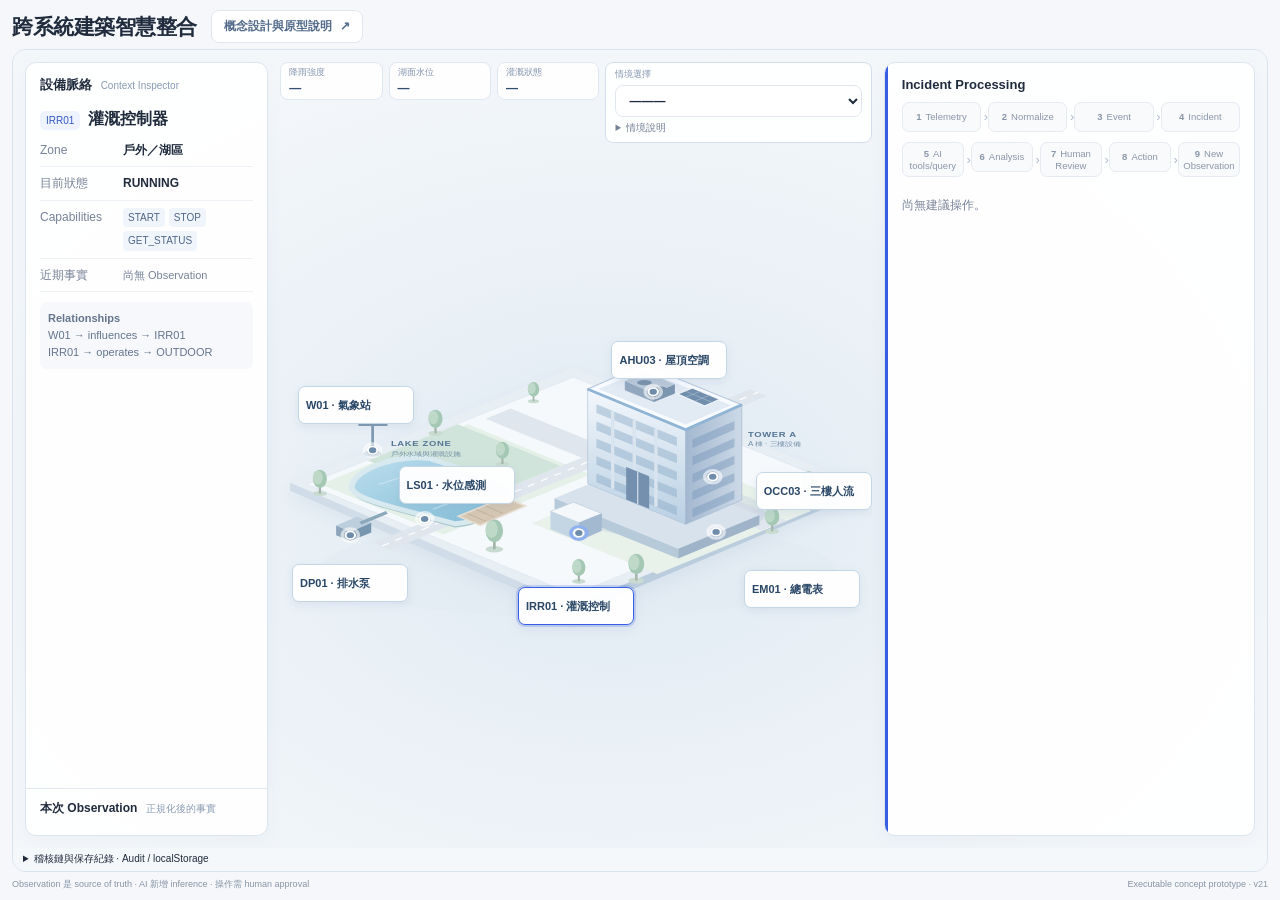
==== commit edf8a798: "docs: PRD 更名為「概念設計與原型說明」，引用設備數移到建築圖右下 這份文件不該叫 PRD：全文沒有出現一次「需求 / requirement」，16 章裡只有 6 章 是 PRD 骨架（背景" ====
--- a/index.html
+++ b/index.html
@@ -9,11 +9,11 @@
 <link rel="stylesheet" href="styles/responsive.css">
 </head>
 <body><div class="wrap">
-<header class="top"><div class="top-title"><div class="kicker">Concept Prototype · 智慧建築跨系統整合</div><h1>跨系統建築智慧整合</h1><a class="secondary prd-link" href="prd.html" target="_blank" rel="noopener" title="新分頁開啟完整專案 PRD">專案 PRD <span aria-hidden="true">↗</span></a><p>以事件理解現場，以建築脈絡支持決策。</p></div><div class="top-actions"><span class="badge badge-notice" id="storageNotice" hidden></span></div></header>
+<header class="top"><div class="top-title"><div class="kicker">Concept Prototype · 智慧建築跨系統整合</div><h1>跨系統建築智慧整合</h1><a class="secondary doc-link" href="design.html" target="_blank" rel="noopener" title="新分頁開啟完整的概念設計與原型說明">概念設計與原型說明 <span aria-hidden="true">↗</span></a><p>以事件理解現場，以建築脈絡支持決策。</p></div><div class="top-actions"><span class="badge badge-notice" id="storageNotice" hidden></span></div></header>
 <section class="building-workspace" aria-label="智慧社區場域與上下文工作介面">
 <div class="workspace-body" id="digitalTwinSection"><div class="world-readings" aria-label="本次情境觀測數值"><div class="world-reading"><span class="hud-label" id="hudLabel-0"></span><strong id="hudValue-0">—</strong><small id="hudSource-0"></small></div><div class="world-reading"><span class="hud-label" id="hudLabel-1"></span><strong id="hudValue-1">—</strong><small id="hudSource-1"></small></div><div class="world-reading"><span class="hud-label" id="hudLabel-2"></span><strong id="hudValue-2">—</strong><small id="hudSource-2"></small></div><div class="world-scenario" id="scenarioCell"><span class="hud-label">情境選擇</span><select id="scenarioSelect" aria-label="選擇要執行的情境"><option value="">———</option><option value="lake">情境 A · 湖區風險</option><option value="hvac">情境 B · 用電分析</option><option value="rainOnly">反例 C · 僅有強降雨</option><option value="legitHvac">反例 D · 合理的空調高負載</option></select><details class="scenario-details"><summary>情境說明</summary><div class="scenario-brief" id="scenarioBrief"></div></details></div></div>
 <aside class="context-left" aria-label="選取設備脈絡"><div class="inspector-panel"><h3>設備脈絡 <span class="sidebar-title">Context Inspector</span></h3><div id="deviceDetail"></div></div><div class="observation-list"><h3>本次 Observation <span class="sidebar-title">正規化後的事實</span></h3><div id="decisionEvidence"></div></div></aside>
-<div class="twin-scene" id="twinScene"><div class="scene-top"><div id="contextLiveBanner" class="context-live-banner"></div></div><div class="scene-stage"><div class="scene-canvas" id="sceneCanvas"><svg viewBox="50 45 875 420" preserveAspectRatio="xMidYMid meet" xmlns="http://www.w3.org/2000/svg" aria-labelledby="sceneTitle sceneDesc">
+<div class="twin-scene" id="twinScene"><div class="scene-stage"><div class="scene-canvas" id="sceneCanvas"><svg viewBox="50 45 875 420" preserveAspectRatio="xMidYMid meet" xmlns="http://www.w3.org/2000/svg" aria-labelledby="sceneTitle sceneDesc">
 <title id="sceneTitle">智慧社區 2.5D 場域模型</title><desc id="sceneDesc">左側湖區包含氣象站、水位感測、灌溉與排水泵；右側 A 棟包含空調、人流感測及電表。點選設備查看設備脈絡。</desc>
 <defs><linearGradient id="water" x2="1" y2="1"><stop stop-color="#bddfee"/><stop offset="1" stop-color="#7eb9d4"/></linearGradient><linearGradient id="front" x2="0" y2="1"><stop stop-color="#f3f7fc"/><stop offset="1" stop-color="#b9d0e3"/></linearGradient><linearGradient id="side" x2="1" y2="0"><stop stop-color="#a3b8d0"/><stop offset="1" stop-color="#ccd9e7"/></linearGradient><filter id="shadow" x="-30%" y="-30%" width="160%" height="180%"><feDropShadow dx="0" dy="12" stdDeviation="16" flood-color="#afc3d4" flood-opacity=".23"/></filter></defs><g transform="scale(1 .8)">
 <ellipse cx="490" cy="478" rx="380" ry="90" fill="#dfe8ef" opacity=".38"/>
@@ -38,7 +38,7 @@
 <path d="M187 260v-57M166 211h43M188 202l-13-8" stroke="#7f99b1" stroke-width="4"/><ellipse cx="187" cy="264" rx="13" ry="6" fill="#aabfce"/><path d="M177 199 196 190 206 195 187 204Z" fill="#becedd"/>
 <text x="214" y="251" class="zone-text">LAKE ZONE</text><text x="214" y="268" class="zone-sub">戶外水域與灌溉設施</text>
 <text x="742" y="233" class="zone-text">TOWER A</text><text x="742" y="250" class="zone-sub">A 棟 · 三樓設備</text>
-<g transform="translate(109 330) scale(0.8)"><ellipse cy="10" rx="13" ry="6" fill="#c9dbd0"/><path d="M0 10v-25" stroke="#a4b4aa" stroke-width="4"/><ellipse cy="-24" rx="13" ry="21" fill="#a4c8b4"/><ellipse cx="-4" cy="-27" rx="9" ry="16" fill="#bed9c8"/></g><g transform="translate(280 219) scale(0.8)"><ellipse cy="10" rx="13" ry="6" fill="#c9dbd0"/><path d="M0 10v-25" stroke="#a4b4aa" stroke-width="4"/><ellipse cy="-24" rx="13" ry="21" fill="#a4c8b4"/><ellipse cx="-4" cy="-27" rx="9" ry="16" fill="#bed9c8"/></g><g transform="translate(379 276) scale(0.75)"><ellipse cy="10" rx="13" ry="6" fill="#c9dbd0"/><path d="M0 10v-25" stroke="#a4b4aa" stroke-width="4"/><ellipse cy="-24" rx="13" ry="21" fill="#a4c8b4"/><ellipse cx="-4" cy="-27" rx="9" ry="16" fill="#bed9c8"/></g><g transform="translate(367 431) scale(1)"><ellipse cy="10" rx="13" ry="6" fill="#c9dbd0"/><path d="M0 10v-25" stroke="#a4b4aa" stroke-width="4"/><ellipse cy="-24" rx="13" ry="21" fill="#a4c8b4"/><ellipse cx="-4" cy="-27" rx="9" ry="16" fill="#bed9c8"/></g><g transform="translate(577 490) scale(0.9)"><ellipse cy="10" rx="13" ry="6" fill="#c9dbd0"/><path d="M0 10v-25" stroke="#a4b4aa" stroke-width="4"/><ellipse cy="-24" rx="13" ry="21" fill="#a4c8b4"/><ellipse cx="-4" cy="-27" rx="9" ry="16" fill="#bed9c8"/></g><g transform="translate(832 335) scale(0.85)"><ellipse cy="10" rx="13" ry="6" fill="#c9dbd0"/><path d="M0 10v-25" stroke="#a4b4aa" stroke-width="4"/><ellipse cy="-24" rx="13" ry="21" fill="#a4c8b4"/><ellipse cx="-4" cy="-27" rx="9" ry="16" fill="#bed9c8"/></g><g transform="translate(778 400) scale(0.8)"><ellipse cy="10" rx="13" ry="6" fill="#c9dbd0"/><path d="M0 10v-25" stroke="#a4b4aa" stroke-width="4"/><ellipse cy="-24" rx="13" ry="21" fill="#a4c8b4"/><ellipse cx="-4" cy="-27" rx="9" ry="16" fill="#bed9c8"/></g><g transform="translate(425 161) scale(0.65)"><ellipse cy="10" rx="13" ry="6" fill="#c9dbd0"/><path d="M0 10v-25" stroke="#a4b4aa" stroke-width="4"/><ellipse cy="-24" rx="13" ry="21" fill="#a4c8b4"/><ellipse cx="-4" cy="-27" rx="9" ry="16" fill="#bed9c8"/></g><g transform="translate(492 493) scale(0.75)"><ellipse cy="10" rx="13" ry="6" fill="#c9dbd0"/><path d="M0 10v-25" stroke="#a4b4aa" stroke-width="4"/><ellipse cy="-24" rx="13" ry="21" fill="#a4c8b4"/><ellipse cx="-4" cy="-27" rx="9" ry="16" fill="#bed9c8"/></g><path class="query-route" data-route="W01" d="M187 263 313 380 492 411"/><path class="query-route" data-route="LS01" d="M264 385 313 380 492 411"/><path class="query-route" data-route="DP01" d="M154 415 208 373 313 380"/><path class="query-route" data-route="IRR01" d="M492 411 639 440"/><path class="query-route" data-route="AHU03" d="M602 150 650 220 639 440"/><path class="query-route" data-route="OCC03" d="M710 307 650 336 639 440"/><path class="query-route" data-route="EM01" d="M695 409 639 440"/><g class="scene-marker" data-device="W01"><circle class="pin-ring" cx="187" cy="258" r="12"/><circle class="pin" cx="187" cy="258" r="7"/></g><g class="scene-marker" data-device="LS01"><circle class="pin-ring" cx="264" cy="385" r="12"/><circle class="pin" cx="264" cy="385" r="7"/></g><g class="scene-marker" data-device="IRR01"><circle class="pin-ring" cx="492" cy="411" r="12"/><circle class="pin" cx="492" cy="411" r="7"/></g><g class="scene-marker" data-device="DP01"><circle class="pin-ring" cx="154" cy="415" r="12"/><circle class="pin" cx="154" cy="415" r="7"/></g><g class="scene-marker" data-device="AHU03"><circle class="pin-ring" cx="602" cy="150" r="12"/><circle class="pin" cx="602" cy="150" r="7"/></g><g class="scene-marker" data-device="OCC03"><circle class="pin-ring" cx="690" cy="307" r="12"/><circle class="pin" cx="690" cy="307" r="7"/></g><g class="scene-marker" data-device="EM01"><circle class="pin-ring" cx="695" cy="409" r="12"/><circle class="pin" cx="695" cy="409" r="7"/></g></g></svg><div class="device-labels"><button class="scene-device device-W01" type="button" data-device="W01" aria-label="W01 · 氣象站，查看設備脈絡"><span class="name"><span class="device-id">W01</span><span class="device-name"> · 氣象站</span></span><span class="reading" id="nodeReading-W01"></span></button><button class="scene-device device-LS01" type="button" data-device="LS01" aria-label="LS01 · 水位感測，查看設備脈絡"><span class="name"><span class="device-id">LS01</span><span class="device-name"> · 水位感測</span></span><span class="reading" id="nodeReading-LS01"></span></button><button class="scene-device device-DP01" type="button" data-device="DP01" aria-label="DP01 · 排水泵，查看設備脈絡"><span class="name"><span class="device-id">DP01</span><span class="device-name"> · 排水泵</span></span><span class="reading" id="nodeReading-DP01"></span></button><button class="scene-device device-IRR01" type="button" data-device="IRR01" aria-label="IRR01 · 灌溉控制，查看設備脈絡"><span class="name"><span class="device-id">IRR01</span><span class="device-name"> · 灌溉控制</span></span><span class="reading" id="nodeReading-IRR01"></span></button><button class="scene-device device-AHU03" type="button" data-device="AHU03" aria-label="AHU03 · 屋頂空調，查看設備脈絡"><span class="name"><span class="device-id">AHU03</span><span class="device-name"> · 屋頂空調</span></span><span class="reading" id="nodeReading-AHU03"></span></button><button class="scene-device device-OCC03" type="button" data-device="OCC03" aria-label="OCC03 · 三樓人流，查看設備脈絡"><span class="name"><span class="device-id">OCC03</span><span class="device-name"> · 三樓人流</span></span><span class="reading" id="nodeReading-OCC03"></span></button><button class="scene-device device-EM01" type="button" data-device="EM01" aria-label="EM01 · 總電表，查看設備脈絡"><span class="name"><span class="device-id">EM01</span><span class="device-name"> · 總電表</span></span><span class="reading" id="nodeReading-EM01"></span></button></div></div></div></div>
+<g transform="translate(109 330) scale(0.8)"><ellipse cy="10" rx="13" ry="6" fill="#c9dbd0"/><path d="M0 10v-25" stroke="#a4b4aa" stroke-width="4"/><ellipse cy="-24" rx="13" ry="21" fill="#a4c8b4"/><ellipse cx="-4" cy="-27" rx="9" ry="16" fill="#bed9c8"/></g><g transform="translate(280 219) scale(0.8)"><ellipse cy="10" rx="13" ry="6" fill="#c9dbd0"/><path d="M0 10v-25" stroke="#a4b4aa" stroke-width="4"/><ellipse cy="-24" rx="13" ry="21" fill="#a4c8b4"/><ellipse cx="-4" cy="-27" rx="9" ry="16" fill="#bed9c8"/></g><g transform="translate(379 276) scale(0.75)"><ellipse cy="10" rx="13" ry="6" fill="#c9dbd0"/><path d="M0 10v-25" stroke="#a4b4aa" stroke-width="4"/><ellipse cy="-24" rx="13" ry="21" fill="#a4c8b4"/><ellipse cx="-4" cy="-27" rx="9" ry="16" fill="#bed9c8"/></g><g transform="translate(367 431) scale(1)"><ellipse cy="10" rx="13" ry="6" fill="#c9dbd0"/><path d="M0 10v-25" stroke="#a4b4aa" stroke-width="4"/><ellipse cy="-24" rx="13" ry="21" fill="#a4c8b4"/><ellipse cx="-4" cy="-27" rx="9" ry="16" fill="#bed9c8"/></g><g transform="translate(577 490) scale(0.9)"><ellipse cy="10" rx="13" ry="6" fill="#c9dbd0"/><path d="M0 10v-25" stroke="#a4b4aa" stroke-width="4"/><ellipse cy="-24" rx="13" ry="21" fill="#a4c8b4"/><ellipse cx="-4" cy="-27" rx="9" ry="16" fill="#bed9c8"/></g><g transform="translate(832 335) scale(0.85)"><ellipse cy="10" rx="13" ry="6" fill="#c9dbd0"/><path d="M0 10v-25" stroke="#a4b4aa" stroke-width="4"/><ellipse cy="-24" rx="13" ry="21" fill="#a4c8b4"/><ellipse cx="-4" cy="-27" rx="9" ry="16" fill="#bed9c8"/></g><g transform="translate(778 400) scale(0.8)"><ellipse cy="10" rx="13" ry="6" fill="#c9dbd0"/><path d="M0 10v-25" stroke="#a4b4aa" stroke-width="4"/><ellipse cy="-24" rx="13" ry="21" fill="#a4c8b4"/><ellipse cx="-4" cy="-27" rx="9" ry="16" fill="#bed9c8"/></g><g transform="translate(425 161) scale(0.65)"><ellipse cy="10" rx="13" ry="6" fill="#c9dbd0"/><path d="M0 10v-25" stroke="#a4b4aa" stroke-width="4"/><ellipse cy="-24" rx="13" ry="21" fill="#a4c8b4"/><ellipse cx="-4" cy="-27" rx="9" ry="16" fill="#bed9c8"/></g><g transform="translate(492 493) scale(0.75)"><ellipse cy="10" rx="13" ry="6" fill="#c9dbd0"/><path d="M0 10v-25" stroke="#a4b4aa" stroke-width="4"/><ellipse cy="-24" rx="13" ry="21" fill="#a4c8b4"/><ellipse cx="-4" cy="-27" rx="9" ry="16" fill="#bed9c8"/></g><path class="query-route" data-route="W01" d="M187 263 313 380 492 411"/><path class="query-route" data-route="LS01" d="M264 385 313 380 492 411"/><path class="query-route" data-route="DP01" d="M154 415 208 373 313 380"/><path class="query-route" data-route="IRR01" d="M492 411 639 440"/><path class="query-route" data-route="AHU03" d="M602 150 650 220 639 440"/><path class="query-route" data-route="OCC03" d="M710 307 650 336 639 440"/><path class="query-route" data-route="EM01" d="M695 409 639 440"/><g class="scene-marker" data-device="W01"><circle class="pin-ring" cx="187" cy="258" r="12"/><circle class="pin" cx="187" cy="258" r="7"/></g><g class="scene-marker" data-device="LS01"><circle class="pin-ring" cx="264" cy="385" r="12"/><circle class="pin" cx="264" cy="385" r="7"/></g><g class="scene-marker" data-device="IRR01"><circle class="pin-ring" cx="492" cy="411" r="12"/><circle class="pin" cx="492" cy="411" r="7"/></g><g class="scene-marker" data-device="DP01"><circle class="pin-ring" cx="154" cy="415" r="12"/><circle class="pin" cx="154" cy="415" r="7"/></g><g class="scene-marker" data-device="AHU03"><circle class="pin-ring" cx="602" cy="150" r="12"/><circle class="pin" cx="602" cy="150" r="7"/></g><g class="scene-marker" data-device="OCC03"><circle class="pin-ring" cx="690" cy="307" r="12"/><circle class="pin" cx="690" cy="307" r="7"/></g><g class="scene-marker" data-device="EM01"><circle class="pin-ring" cx="695" cy="409" r="12"/><circle class="pin" cx="695" cy="409" r="7"/></g></g></svg><div class="device-labels"><button class="scene-device device-W01" type="button" data-device="W01" aria-label="W01 · 氣象站，查看設備脈絡"><span class="name"><span class="device-id">W01</span><span class="device-name"> · 氣象站</span></span><span class="reading" id="nodeReading-W01"></span></button><button class="scene-device device-LS01" type="button" data-device="LS01" aria-label="LS01 · 水位感測，查看設備脈絡"><span class="name"><span class="device-id">LS01</span><span class="device-name"> · 水位感測</span></span><span class="reading" id="nodeReading-LS01"></span></button><button class="scene-device device-DP01" type="button" data-device="DP01" aria-label="DP01 · 排水泵，查看設備脈絡"><span class="name"><span class="device-id">DP01</span><span class="device-name"> · 排水泵</span></span><span class="reading" id="nodeReading-DP01"></span></button><button class="scene-device device-IRR01" type="button" data-device="IRR01" aria-label="IRR01 · 灌溉控制，查看設備脈絡"><span class="name"><span class="device-id">IRR01</span><span class="device-name"> · 灌溉控制</span></span><span class="reading" id="nodeReading-IRR01"></span></button><button class="scene-device device-AHU03" type="button" data-device="AHU03" aria-label="AHU03 · 屋頂空調，查看設備脈絡"><span class="name"><span class="device-id">AHU03</span><span class="device-name"> · 屋頂空調</span></span><span class="reading" id="nodeReading-AHU03"></span></button><button class="scene-device device-OCC03" type="button" data-device="OCC03" aria-label="OCC03 · 三樓人流，查看設備脈絡"><span class="name"><span class="device-id">OCC03</span><span class="device-name"> · 三樓人流</span></span><span class="reading" id="nodeReading-OCC03"></span></button><button class="scene-device device-EM01" type="button" data-device="EM01" aria-label="EM01 · 總電表，查看設備脈絡"><span class="name"><span class="device-id">EM01</span><span class="device-name"> · 總電表</span></span><span class="reading" id="nodeReading-EM01"></span></button></div></div></div><div id="contextLiveBanner" class="context-live-banner"></div></div>
 
 <aside class="context-right" aria-label="事件處理流程與人工審核">
 <div class="decision-panel" id="decisionSection"><h3>Incident Processing</h3><nav class="flow flow-group" aria-label="事件處理流程 步驟 1 至 4"><div class="flow-node" data-flow="telemetry"><button class="step" type="button" data-step="telemetry" data-number="1">Telemetry</button></div><div class="flow-node" data-flow="observation"><button class="step" type="button" data-step="observation" data-number="2">Normalize</button></div><div class="flow-node" data-flow="event"><button class="step" type="button" data-step="event" data-number="3">Event</button></div><div class="flow-node" data-flow="incident"><button class="step" type="button" data-step="incident" data-number="4">Incident</button></div></nav><nav class="flow flow-group" aria-label="AI 分析與人工審核流程 步驟 5 至 9"><div class="flow-node" data-flow="tools"><button class="step" type="button" data-step="tools" data-number="5">AI tools/query</button></div><div class="flow-node" data-flow="analysis"><button class="step" type="button" data-step="analysis" data-number="6">Analysis</button></div><div class="flow-node" data-flow="review"><button class="step" type="button" data-step="review" data-number="7">Human Review</button></div><div class="flow-node" data-flow="action"><button class="step" type="button" data-step="action" data-number="8">Action</button></div><div class="flow-node" data-flow="loop"><button class="step" type="button" data-step="loop" data-number="9">New Observation</button></div></nav><div class="stage-data" id="overview"><div class="grid">
--- a/styles/dashboard.css
+++ b/styles/dashboard.css
@@ -44,7 +44,7 @@
 .top p {
   display: none;
 }
-/* 專案 PRD 連結緊鄰標題，而不是推到另一端 */
+/* 設計說明連結緊鄰標題，而不是推到另一端 */
 .top-title {
   display: flex;
   align-items: center;
@@ -60,7 +60,7 @@
   font-size: 11px;
   padding: 5px 10px;
 }
-.prd-link {
+.doc-link {
   display: inline-flex;
   gap: 8px;
   align-items: center;
@@ -71,10 +71,10 @@
   font-size: 12px;
   white-space: nowrap;
 }
-.prd-link:hover {
+.doc-link:hover {
   background: #eef3fc;
 }
-.prd-link:focus-visible {
+.doc-link:focus-visible {
   outline: 3px solid #7294ff;
   outline-offset: 3px;
 }
@@ -337,26 +337,12 @@
 .world-reading small {
   display: none;
 }
-.scene-top {
-  position: absolute;
-  top: 68px;
-  left: 4px;
-  right: 4px;
-  display: flex;
-  align-items: center;
-  justify-content: space-between;
-  gap: 8px;
+/* 引用設備數放在建築圖右下角，不壓在場景上方 */
+.context-live-banner {
+  position: absolute;
+  right: 10px;
+  bottom: 8px;
   z-index: 3;
-  pointer-events: none;
-}
-.scene-top strong {
-  font-size: 11px;
-  color: #627b98;
-}
-.scene-top small {
-  display: none;
-}
-.context-live-banner {
   visibility: hidden;
   background: #e5edffde;
   border: 1px solid #cedcf9;
--- a/styles/responsive.css
+++ b/styles/responsive.css
@@ -25,9 +25,6 @@
   .toolbar-top .sidebar-title {
     display: inline;
   }
-  .scene-top {
-    gap: 5px;
-  }
   .context-live-banner {
     font-size: 9px;
   }
@@ -52,9 +49,6 @@
   }
   .world-reading strong {
     font-size: 11px;
-  }
-  .scene-top {
-    top: 57px;
   }
   .scene-stage {
     inset: 76px 0 19px;
@@ -132,9 +126,6 @@
     max-width: 65%;
     font-size: 9px;
   }
-  .scene-top strong {
-    font-size: 10px;
-  }
   .foot > span:last-child {
     display: none;
   }
@@ -159,9 +150,6 @@
   .world-reading strong {
     font-size: 11px;
   }
-  .scene-top strong {
-    display: none;
-  }
   .scene-device .name,
   .scene-device .reading {
     font-size: 10px;
@@ -182,9 +170,6 @@
     right: 10px;
     top: 8px;
   }
-  .scene-top {
-    top: 53px;
-  }
   .scene-stage {
     inset: 67px 0 15px;
   }
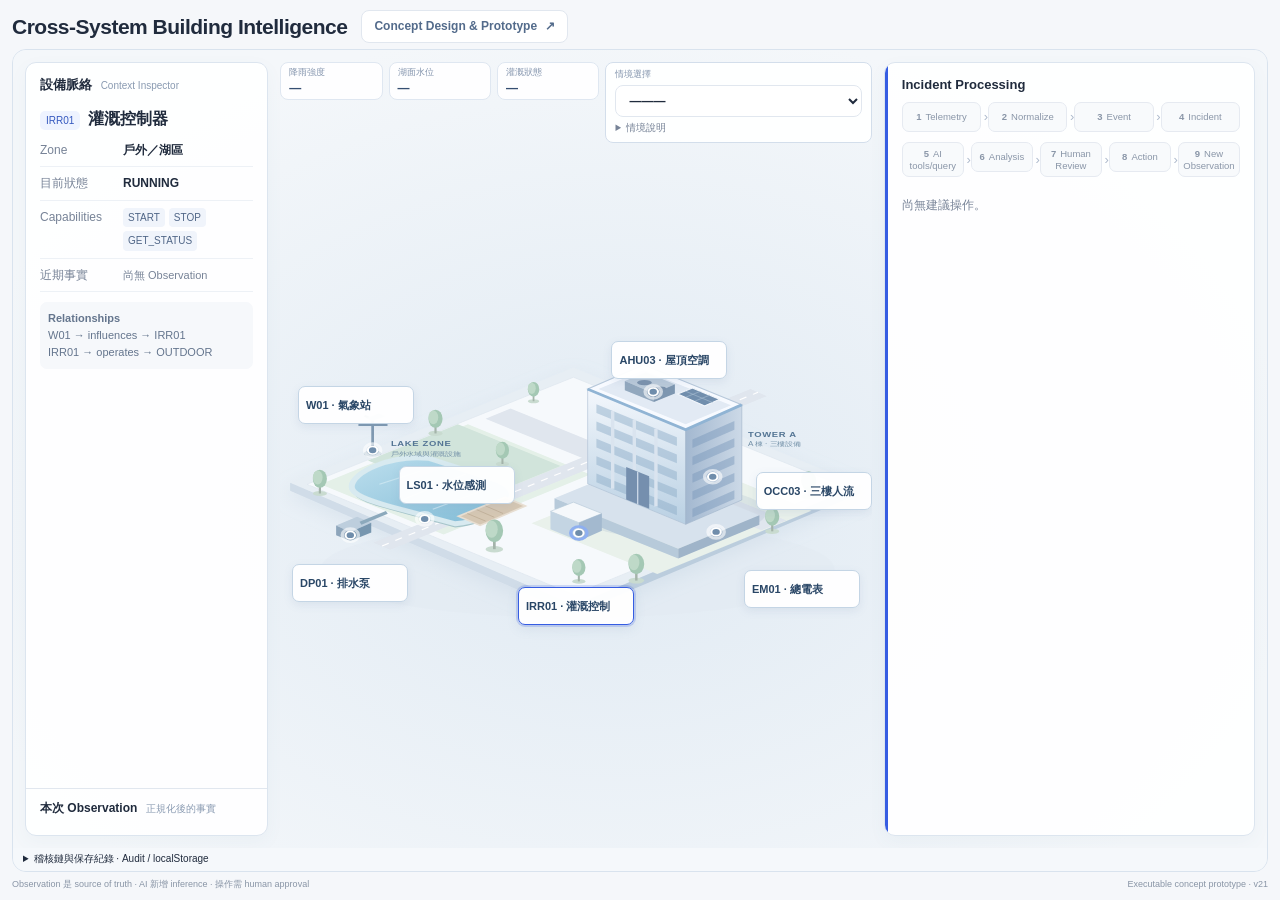
==== commit c69f7f40: "style: 主標題與設計說明按鈕改為英文 h1 與 <title> 改為 Cross-System Building Intelligence，標題旁的連結文字改為 Concept Design &" ====
--- a/index.html
+++ b/index.html
@@ -3,13 +3,13 @@
 <head>
 <meta charset="utf-8">
 <meta name="viewport" content="width=device-width,initial-scale=1">
-<title>跨系統建築智慧整合</title>
+<title>Cross-System Building Intelligence</title>
 <link rel="stylesheet" href="styles/base.css">
 <link rel="stylesheet" href="styles/dashboard.css">
 <link rel="stylesheet" href="styles/responsive.css">
 </head>
 <body><div class="wrap">
-<header class="top"><div class="top-title"><div class="kicker">Concept Prototype · 智慧建築跨系統整合</div><h1>跨系統建築智慧整合</h1><a class="secondary doc-link" href="design.html" target="_blank" rel="noopener" title="新分頁開啟完整的概念設計與原型說明">概念設計與原型說明 <span aria-hidden="true">↗</span></a><p>以事件理解現場，以建築脈絡支持決策。</p></div><div class="top-actions"><span class="badge badge-notice" id="storageNotice" hidden></span></div></header>
+<header class="top"><div class="top-title"><div class="kicker">Concept Prototype · 智慧建築跨系統整合</div><h1>Cross-System Building Intelligence</h1><a class="secondary doc-link" href="design.html" target="_blank" rel="noopener" title="新分頁開啟完整的概念設計與原型說明">Concept Design &amp; Prototype <span aria-hidden="true">↗</span></a><p>以事件理解現場，以建築脈絡支持決策。</p></div><div class="top-actions"><span class="badge badge-notice" id="storageNotice" hidden></span></div></header>
 <section class="building-workspace" aria-label="智慧社區場域與上下文工作介面">
 <div class="workspace-body" id="digitalTwinSection"><div class="world-readings" aria-label="本次情境觀測數值"><div class="world-reading"><span class="hud-label" id="hudLabel-0"></span><strong id="hudValue-0">—</strong><small id="hudSource-0"></small></div><div class="world-reading"><span class="hud-label" id="hudLabel-1"></span><strong id="hudValue-1">—</strong><small id="hudSource-1"></small></div><div class="world-reading"><span class="hud-label" id="hudLabel-2"></span><strong id="hudValue-2">—</strong><small id="hudSource-2"></small></div><div class="world-scenario" id="scenarioCell"><span class="hud-label">情境選擇</span><select id="scenarioSelect" aria-label="選擇要執行的情境"><option value="">———</option><option value="lake">情境 A · 湖區風險</option><option value="hvac">情境 B · 用電分析</option><option value="rainOnly">反例 C · 僅有強降雨</option><option value="legitHvac">反例 D · 合理的空調高負載</option></select><details class="scenario-details"><summary>情境說明</summary><div class="scenario-brief" id="scenarioBrief"></div></details></div></div>
 <aside class="context-left" aria-label="選取設備脈絡"><div class="inspector-panel"><h3>設備脈絡 <span class="sidebar-title">Context Inspector</span></h3><div id="deviceDetail"></div></div><div class="observation-list"><h3>本次 Observation <span class="sidebar-title">正規化後的事實</span></h3><div id="decisionEvidence"></div></div></aside>
